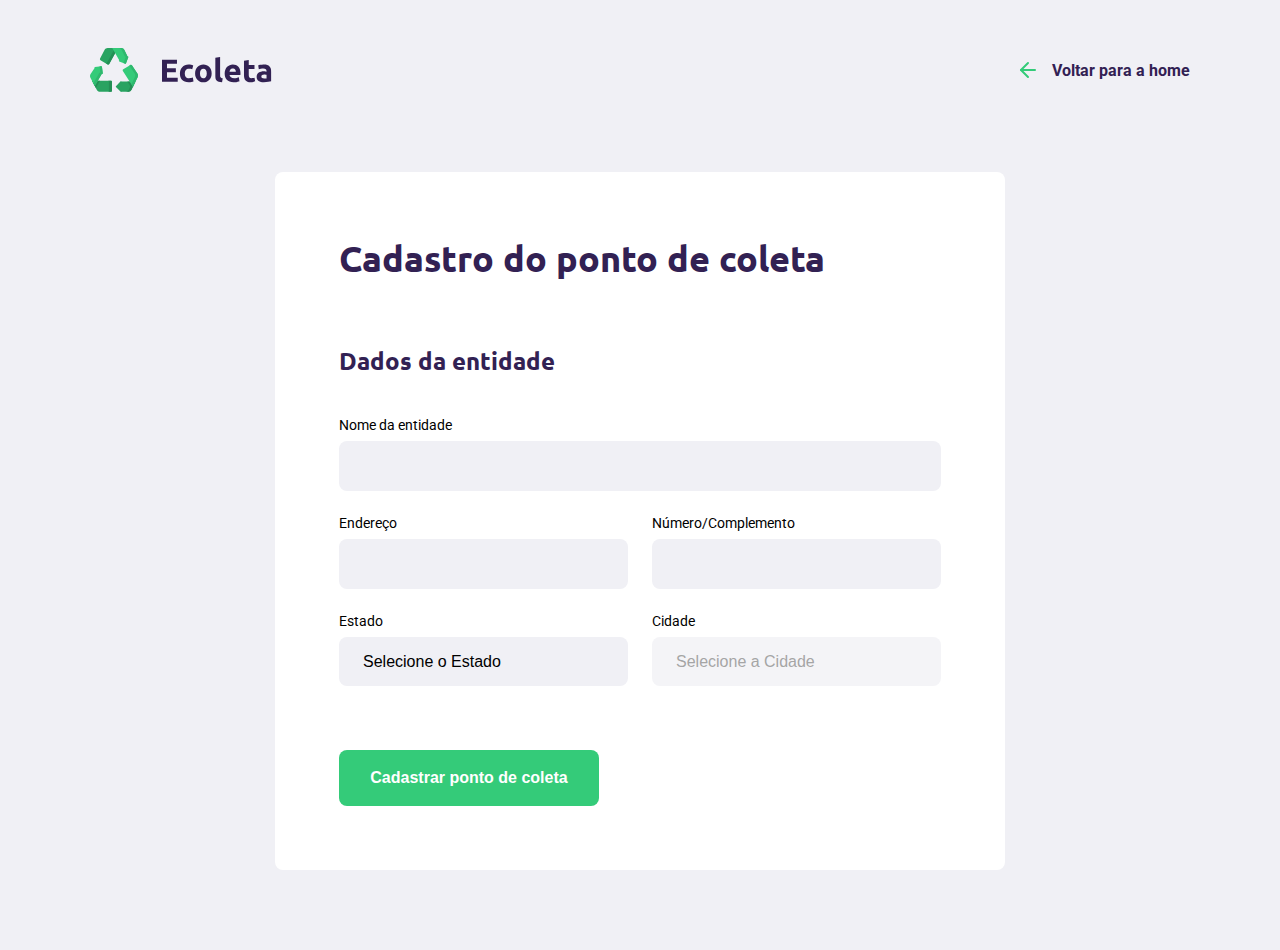
==== create-point.html @ ccf20de9 "Consumindo API" ====
<!DOCTYPE html>
<html lang="pt-br">
<head>
  <link rel="preconnect" href="https://fonts.googleapis.com">
  <link rel="preconnect" href="https://fonts.gstatic.com" crossorigin>
  <meta charset="UTF-8">
  <meta http-equiv="X-UA-Compatible" content="IE=edge">
  <meta name="viewport" content="width=device-width, initial-scale=1.0">
  <link rel="shortcut icon" href="./assets/baterias.svg" type="image/x-icon">
  <title>Criar um ponto de coleta</title>

  <link href="https://fonts.googleapis.com/css2?family=Roboto&family=Ubuntu:wght@700&display=swap" rel="stylesheet">
  <link rel="stylesheet" href="/styles/main.css">
  <link rel="stylesheet" href="/styles/create-point.css">
  <link rel="stylesheet" href="/styles/responsive.css">

</head>
<body>

  <div id="page-create-point">

      <header>
        <img src="assets/logo.svg" alt="Logomarca">
        <a href="/index.html">
          <span></span>
          Voltar para a home</a>
      </header>

      <form action="">

        <h1>Cadastro do ponto de coleta</h1>

        <fieldset>

          <legend>
             <h2>Dados da entidade</h2>
          </legend>

          <div class="field">
            <label for="name">Nome da entidade</label>
            <input type="text" name="name">
          </div>
          
          <div class="field-group">
            <div class="field">
              <label for="address">Endereço</label>
              <input type="text" name="address">
            </div>
            <div class="field">
              <label for="address2">Número/Complemento</label>
              <input type="text" name="address2">
            </div>
          </div>

          
          <div class="field-group">
            <div class="field">
              <label for="state">Estado</label>
              <select name="uf">
                <option value="">Selecione o Estado</option>
              </select>

              <input type="hidden" name="state">
            </div>
            <div class="field">
              <label for="city">Cidade</label>
              <select name="city" disabled>
                <option value="">Selecione a Cidade</option>
              </select>
            </div>
          </div>
        </fieldset>
          <button type="submit">Cadastrar ponto de coleta</button>
      </form>
  </div>
  <script src="scripts/create-point.js"></script>
</body>
</html>
---- styles/main.css ----
@charset "UTF-8";

:root {
  --primary-color: #34cb79;
  --title-color: #322153;
}

* {
  margin: 0;
  padding: 0;
}

html {
  font-family: 'Roboto', sans-serif;
}

body {
  background: #f0f0f5;
  -webkit-font-smoothing: antialiased;
}

a {
  text-decoration: none;
}

h1, h2, h3, h4, h5, h6 {
  font-family: Ubuntu, sans-serif;
  color: var(--title-color);
}
---- styles/create-point.css ----
#page-create-point {
  width: 90%;
  max-width: 1100px;

  margin: 0 auto;
}

#page-create-point header {
  margin-top: 48px;
  display: flex;
  justify-content: space-between;
  align-items: center;
}

#page-create-point header a {
  color: var(--title-color);
  font-weight: bold;

  display: flex;
  align-items: center;
}

#page-create-point header a span {
  margin-right: 16px;
  background-image: url('../assets/arrow-left.svg');

  display: flex;

  width: 20px;
  height: 24px;
}

form {
  background-color: white;

  margin: 80px auto;
  padding: 64px;

  border-radius: 8px;

  max-width: 730px;

  box-sizing: border-box;
}

form h1 {
  font-size: 36px;
}

form fieldset {
  margin-top: 64px;

  border: none;
}

form legend {
  margin-bottom: 40px;
}

form legend h2 {
  font-size: 24px;
}

form .field {
  flex: 1;

  display: flex;
  flex-direction: column;

  margin-bottom: 24px;
}

form .field-group {
  display: flex;
}

form input,
form select {
  background-color: #f0f0f5;

  border: 0;
  padding: 16px 24px;
  font-size: 16px;

  border-radius: 8px;

  outline: none;
}

form select {
  -webkit-appearance: none;
  -moz-appearance: none;
  appearance: none;
}

form label {
  font-size: 14px;
  margin-bottom: 8px;
}

form .field-group .field + .field {
  margin-left: 24px;
}

form button {
  width: 260px;
  height: 56px;

  background-color: var(--primary-color);
  border-radius: 8px;

  color: white;
  font-weight: bold;
  font-size: 16px;

  border: none;

  margin-top: 40px;
  transition: 400ms;
}

form button:hover {
  background-color: #2fb86e;
}
---- styles/responsive.css ----
@media (max-width: 930px) {
  #page-home {
    background-position-x: 70vw;
  }

  #page-home .content {
    align-items: center;
    text-align: center;
  }

  #page-home header a {
    position: absolute;
    bottom: 48px;

    left: 50%;
    transform: translateX(-50%);
  }

  #page-home main {
    align-items: center;
  }
}

@media (min-width: 1700px) {
  #page-home {
    background-position-x: 40vw;
  }
}

@media (max-height: 760px) {
  #page-home {
    background-position-y: 200px;
  }
}
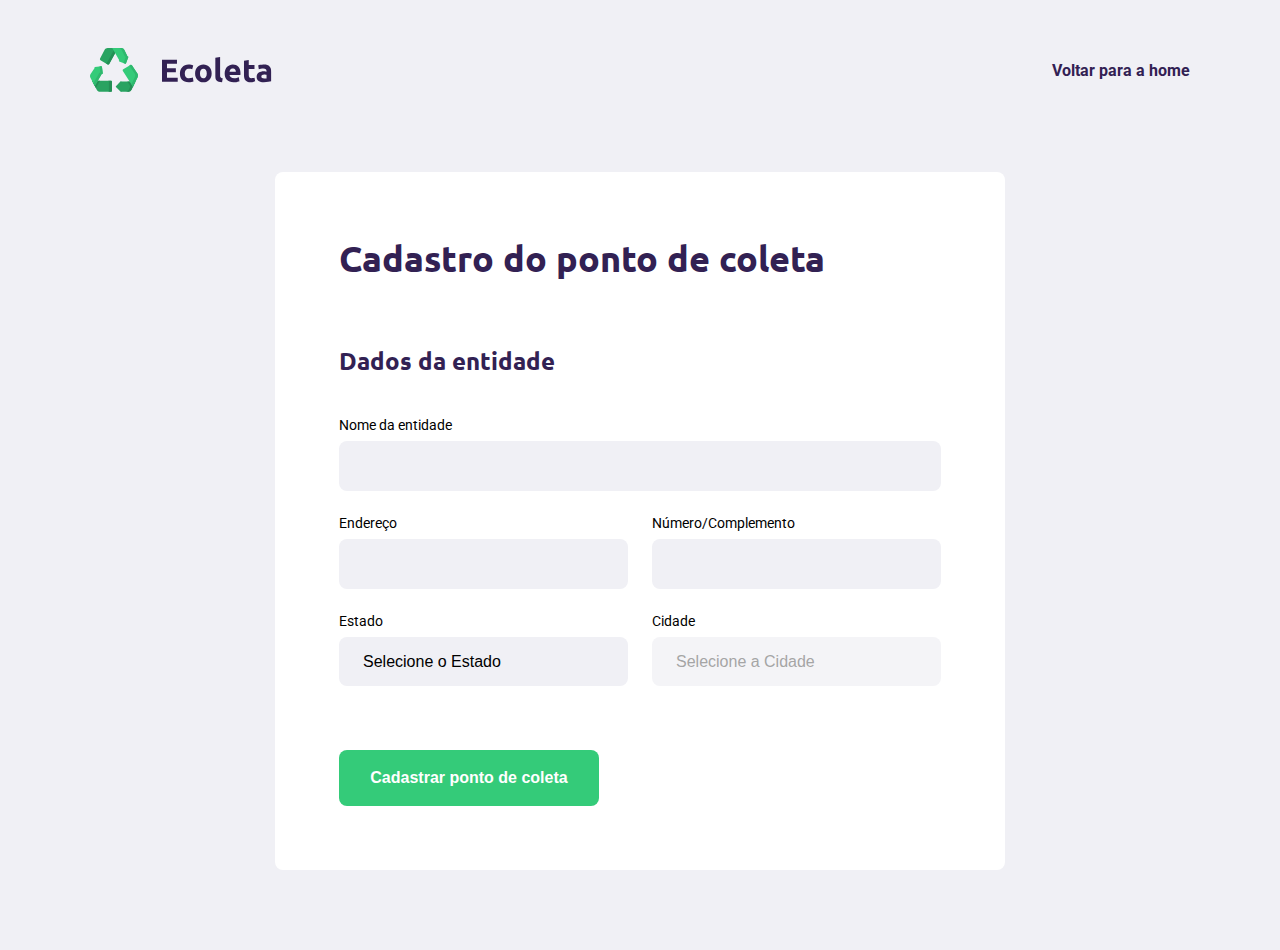
==== commit 01c57b76: "fix:fixing to appear as images on github pages" ====
--- a/create-point.html
+++ b/create-point.html
@@ -10,9 +10,9 @@
   <title>Criar um ponto de coleta</title>
 
   <link href="https://fonts.googleapis.com/css2?family=Roboto&family=Ubuntu:wght@700&display=swap" rel="stylesheet">
-  <link rel="stylesheet" href="/styles/main.css">
-  <link rel="stylesheet" href="/styles/create-point.css">
-  <link rel="stylesheet" href="/styles/responsive.css">
+  <link rel="stylesheet" href="./styles/main.css">
+  <link rel="stylesheet" href="./styles/create-point.css">
+  <link rel="stylesheet" href="./styles/responsive.css">
 
 </head>
 <body>
@@ -20,9 +20,8 @@
   <div id="page-create-point">
 
       <header>
-        <img src="assets/logo.svg" alt="Logomarca">
-        <a href="/index.html">
-          <span></span>
+        <img src="./assets/logo.svg" alt="Logomarca">
+        <a href="./index.html">
           Voltar para a home</a>
       </header>
 
@@ -73,6 +72,6 @@
           <button type="submit">Cadastrar ponto de coleta</button>
       </form>
   </div>
-  <script src="scripts/create-point.js"></script>
+  <script src="./scripts/create-point.js"></script>
 </body>
 </html>